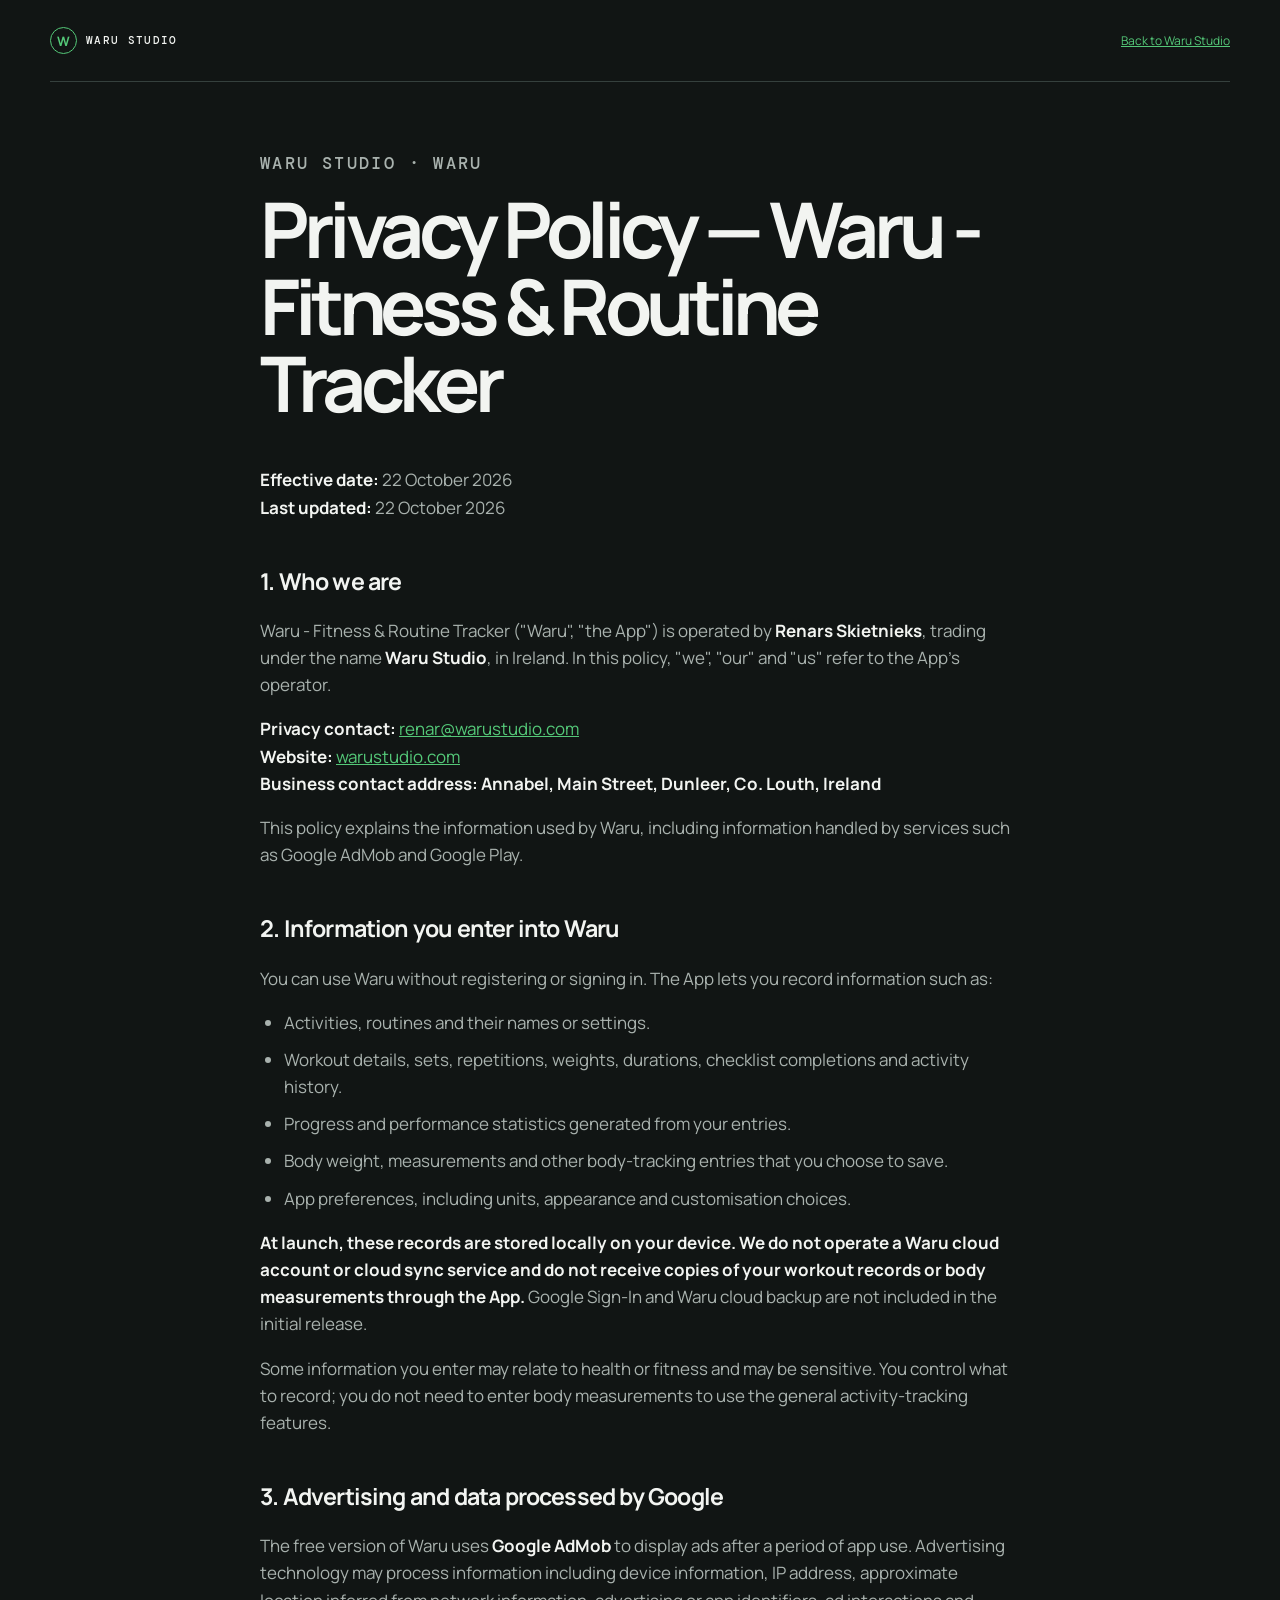
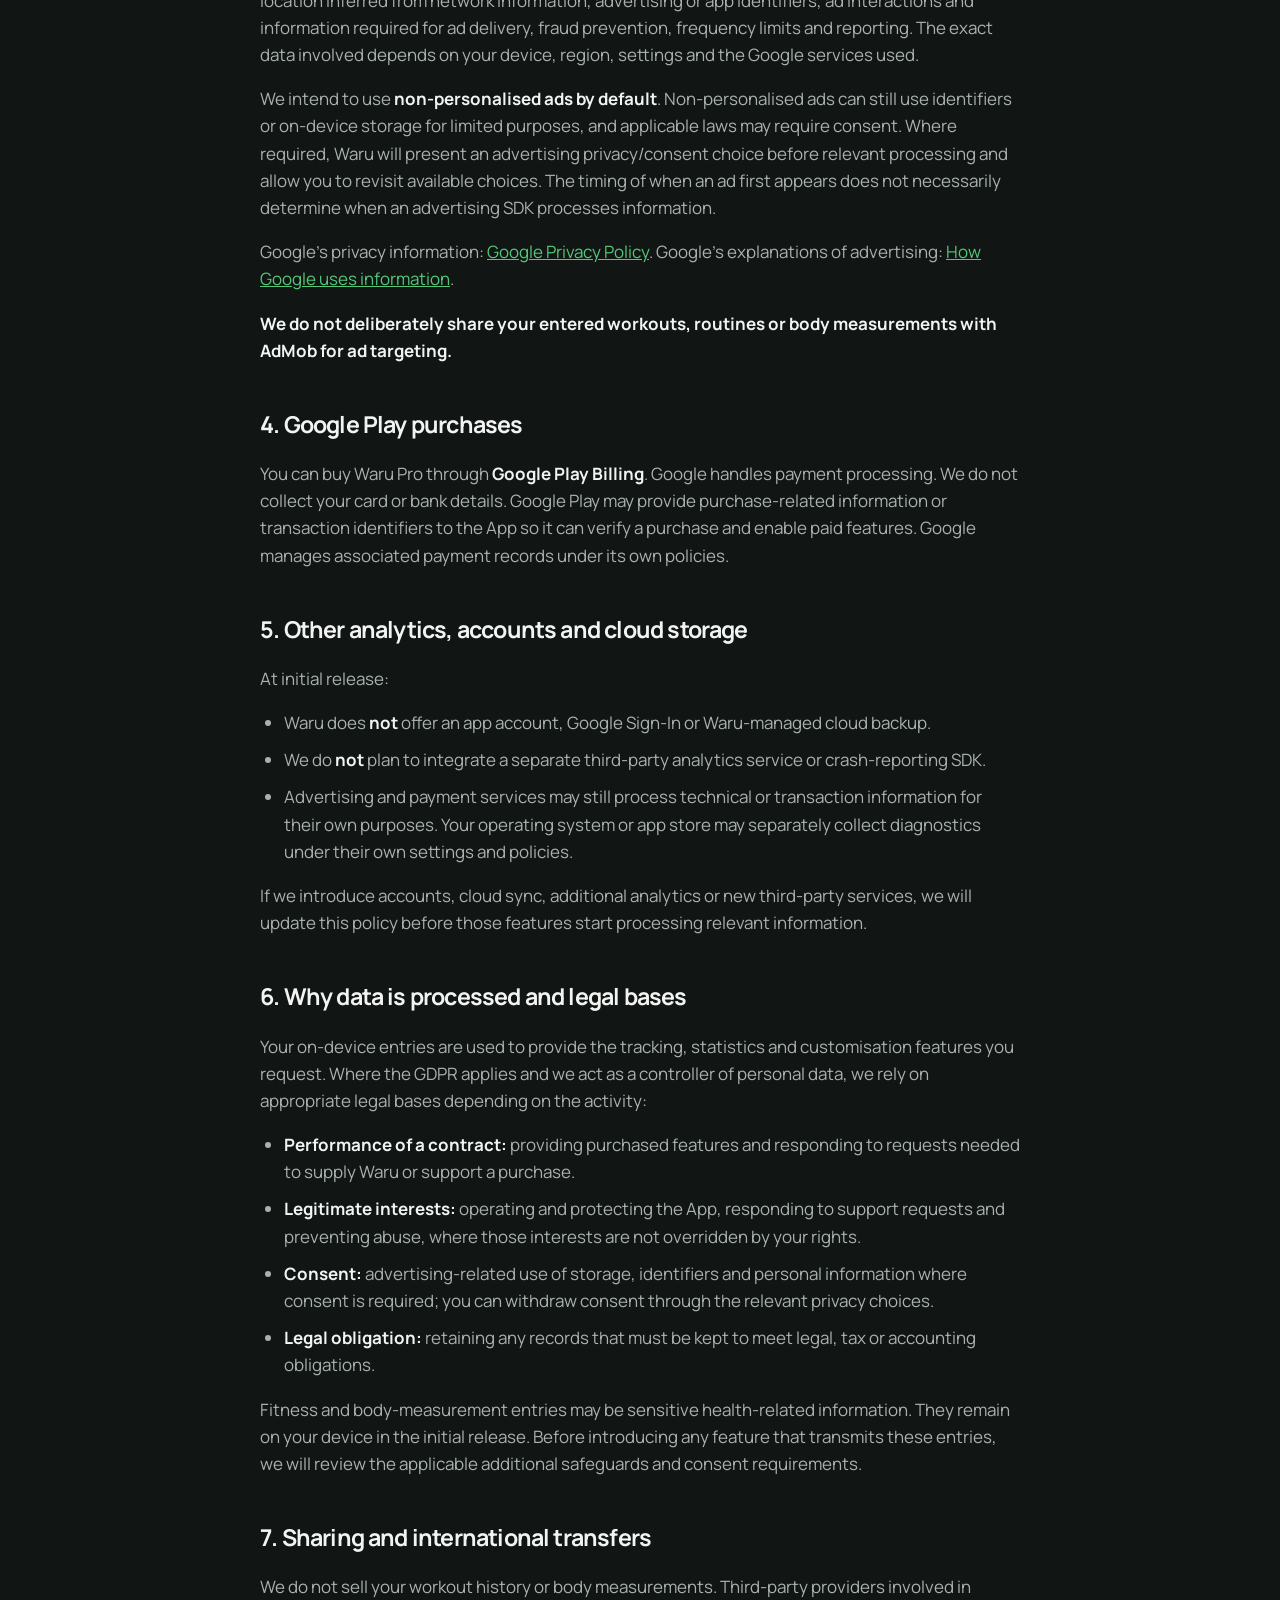
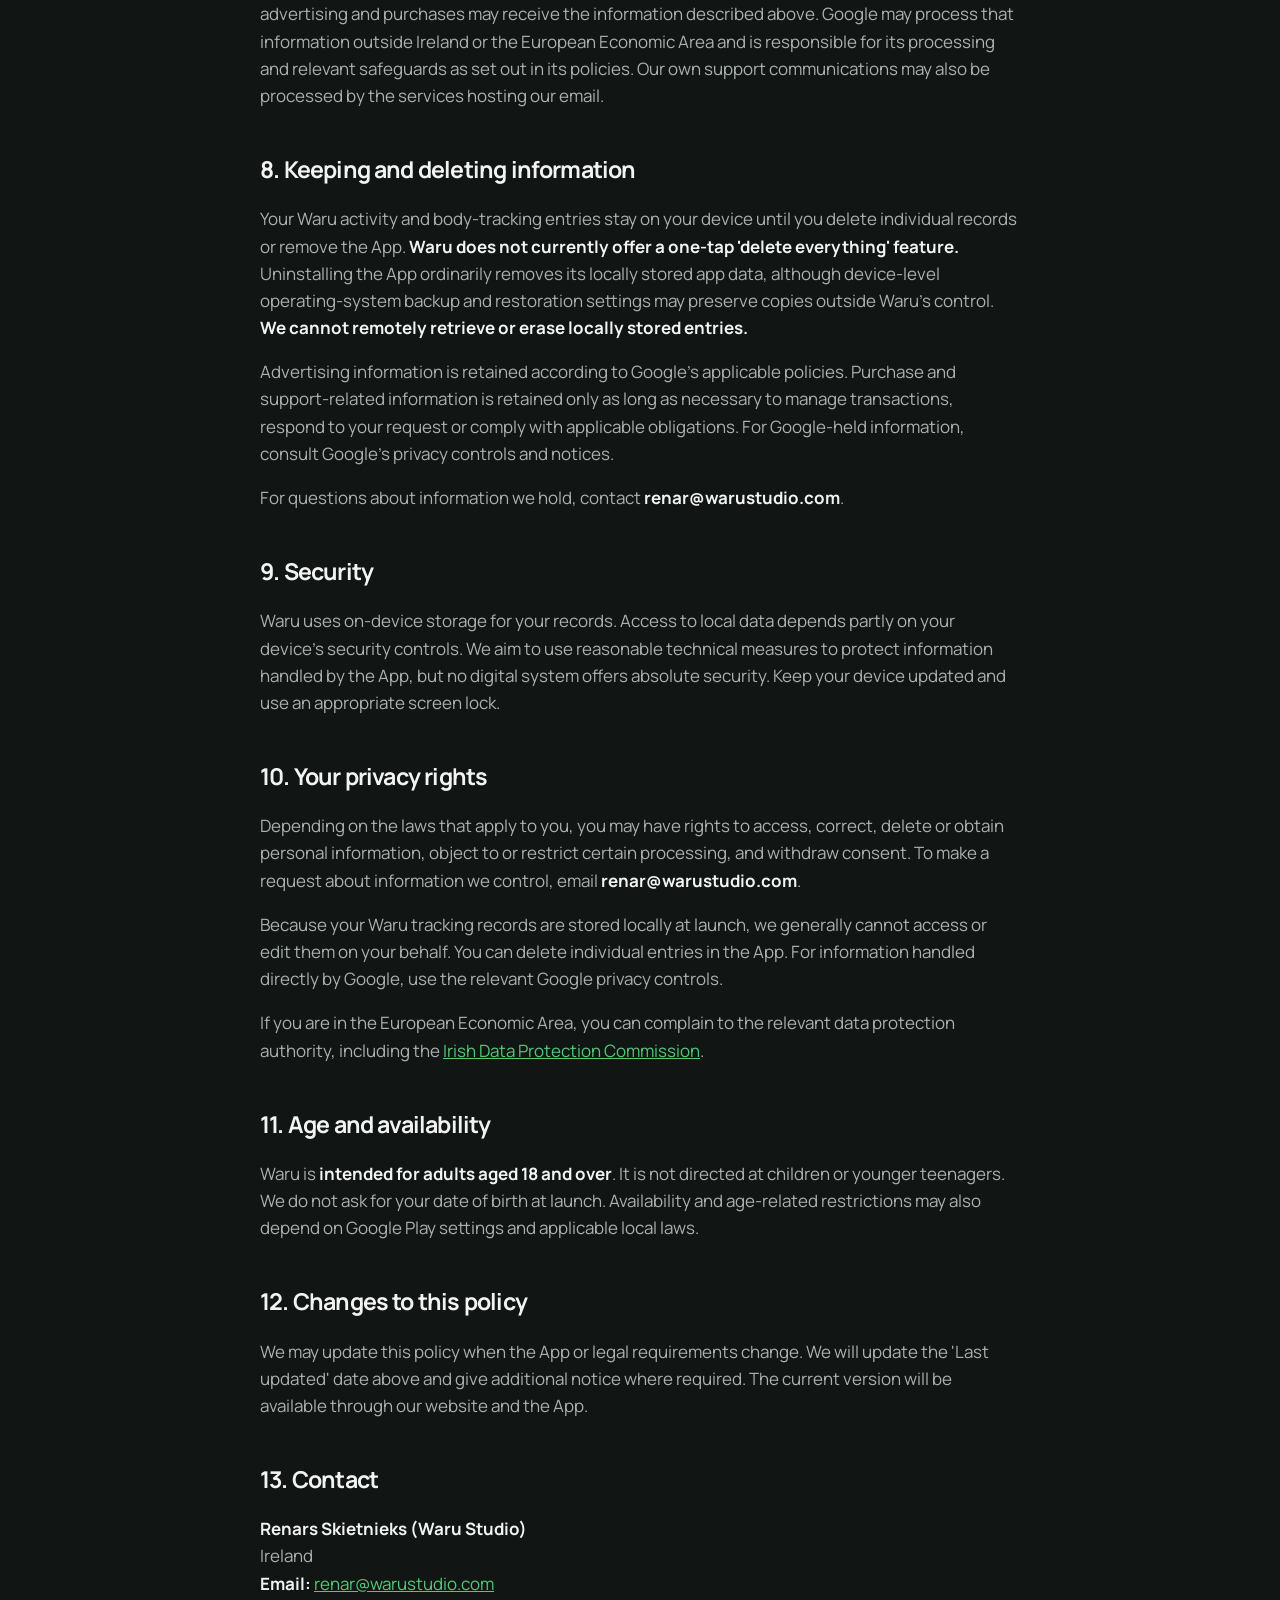
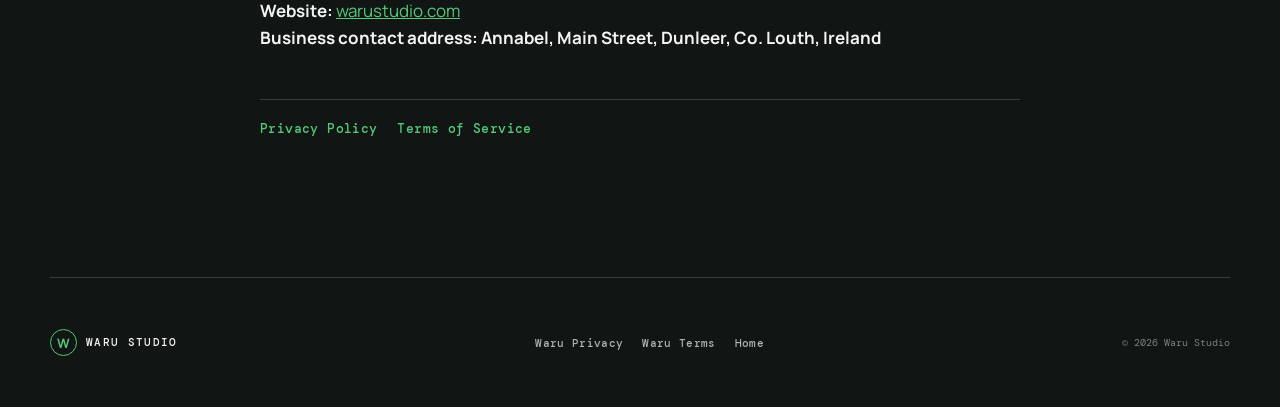
==== waru/privacy/index.html @ 4bf48386 "Add Waru privacy and terms pages" ====
<!doctype html>
<html lang="en">
<head>
<meta charset="utf-8">
<meta name="viewport" content="width=device-width, initial-scale=1">
<title>Privacy Policy — Waru - Fitness &amp; Routine Tracker</title>
<meta name="description" content="Privacy Policy for Waru - Fitness &amp; Routine Tracker by Waru Studio.">
<link rel="canonical" href="https://warustudio.com/waru/privacy">
<link rel="icon" href="/favicon.svg" type="image/svg+xml">
<link rel="preconnect" href="https://fonts.googleapis.com">
<link rel="preconnect" href="https://fonts.gstatic.com" crossorigin>
<link href="https://fonts.googleapis.com/css2?family=DM+Mono:wght@400;500&family=Manrope:wght@400;500;600;700;800&display=swap" rel="stylesheet">
<link rel="stylesheet" href="/styles.css">
</head>
<body>
<header class="site-header"><a class="brand" href="/"><span class="brand-mark">W</span> WARU STUDIO</a><a class="legal-home" href="/#waru">Back to Waru Studio</a></header>
<main class="policy waru-policy">
<p class="eyebrow">Waru Studio · Waru</p>
<h1>Privacy Policy — Waru - Fitness &amp; Routine Tracker</h1>
<p><strong>Effective date:</strong> 22 October 2026<br>
<strong>Last updated:</strong> 22 October 2026</p>
<h2>1. Who we are</h2>
<p>Waru - Fitness &amp; Routine Tracker (&quot;Waru&quot;, &quot;the App&quot;) is operated by <strong>Renars Skietnieks</strong>, trading under the name <strong>Waru Studio</strong>, in Ireland. In this policy, &quot;we&quot;, &quot;our&quot; and &quot;us&quot; refer to the App&#39;s operator.</p>
<p><strong>Privacy contact:</strong> <a href="mailto:renar@warustudio.com">renar@warustudio.com</a><br>
<strong>Website:</strong> <a href="https://warustudio.com">warustudio.com</a><br>
<strong>Business contact address:</strong> <strong>Annabel, Main Street, Dunleer, Co. Louth, Ireland</strong></p>
<p>This policy explains the information used by Waru, including information handled by services such as Google AdMob and Google Play.</p>
<h2>2. Information you enter into Waru</h2>
<p>You can use Waru without registering or signing in. The App lets you record information such as:</p>
<ul>
<li>Activities, routines and their names or settings.</li>
<li>Workout details, sets, repetitions, weights, durations, checklist completions and activity history.</li>
<li>Progress and performance statistics generated from your entries.</li>
<li>Body weight, measurements and other body-tracking entries that you choose to save.</li>
<li>App preferences, including units, appearance and customisation choices.</li>
</ul>
<p><strong>At launch, these records are stored locally on your device. We do not operate a Waru cloud account or cloud sync service and do not receive copies of your workout records or body measurements through the App.</strong> Google Sign-In and Waru cloud backup are not included in the initial release.</p>
<p>Some information you enter may relate to health or fitness and may be sensitive. You control what to record; you do not need to enter body measurements to use the general activity-tracking features.</p>
<h2>3. Advertising and data processed by Google</h2>
<p>The free version of Waru uses <strong>Google AdMob</strong> to display ads after a period of app use. Advertising technology may process information including device information, IP address, approximate location inferred from network information, advertising or app identifiers, ad interactions and information required for ad delivery, fraud prevention, frequency limits and reporting. The exact data involved depends on your device, region, settings and the Google services used.</p>
<p>We intend to use <strong>non-personalised ads by default</strong>. Non-personalised ads can still use identifiers or on-device storage for limited purposes, and applicable laws may require consent. Where required, Waru will present an advertising privacy/consent choice before relevant processing and allow you to revisit available choices. The timing of when an ad first appears does not necessarily determine when an advertising SDK processes information.</p>
<p>Google&#39;s privacy information: <a href="https://policies.google.com/privacy">Google Privacy Policy</a>. Google&#39;s explanations of advertising: <a href="https://policies.google.com/technologies/partner-sites">How Google uses information</a>.</p>
<p><strong>We do not deliberately share your entered workouts, routines or body measurements with AdMob for ad targeting.</strong></p>
<h2>4. Google Play purchases</h2>
<p>You can buy Waru Pro through <strong>Google Play Billing</strong>. Google handles payment processing. We do not collect your card or bank details. Google Play may provide purchase-related information or transaction identifiers to the App so it can verify a purchase and enable paid features. Google manages associated payment records under its own policies.</p>
<h2>5. Other analytics, accounts and cloud storage</h2>
<p>At initial release:</p>
<ul>
<li>Waru does <strong>not</strong> offer an app account, Google Sign-In or Waru-managed cloud backup.</li>
<li>We do <strong>not</strong> plan to integrate a separate third-party analytics service or crash-reporting SDK.</li>
<li>Advertising and payment services may still process technical or transaction information for their own purposes. Your operating system or app store may separately collect diagnostics under their own settings and policies.</li>
</ul>
<p>If we introduce accounts, cloud sync, additional analytics or new third-party services, we will update this policy before those features start processing relevant information.</p>
<h2>6. Why data is processed and legal bases</h2>
<p>Your on-device entries are used to provide the tracking, statistics and customisation features you request. Where the GDPR applies and we act as a controller of personal data, we rely on appropriate legal bases depending on the activity:</p>
<ul>
<li><strong>Performance of a contract:</strong> providing purchased features and responding to requests needed to supply Waru or support a purchase.</li>
<li><strong>Legitimate interests:</strong> operating and protecting the App, responding to support requests and preventing abuse, where those interests are not overridden by your rights.</li>
<li><strong>Consent:</strong> advertising-related use of storage, identifiers and personal information where consent is required; you can withdraw consent through the relevant privacy choices.</li>
<li><strong>Legal obligation:</strong> retaining any records that must be kept to meet legal, tax or accounting obligations.</li>
</ul>
<p>Fitness and body-measurement entries may be sensitive health-related information. They remain on your device in the initial release. Before introducing any feature that transmits these entries, we will review the applicable additional safeguards and consent requirements.</p>
<h2>7. Sharing and international transfers</h2>
<p>We do not sell your workout history or body measurements. Third-party providers involved in advertising and purchases may receive the information described above. Google may process that information outside Ireland or the European Economic Area and is responsible for its processing and relevant safeguards as set out in its policies. Our own support communications may also be processed by the services hosting our email.</p>
<h2>8. Keeping and deleting information</h2>
<p>Your Waru activity and body-tracking entries stay on your device until you delete individual records or remove the App. <strong>Waru does not currently offer a one-tap &#39;delete everything&#39; feature.</strong> Uninstalling the App ordinarily removes its locally stored app data, although device-level operating-system backup and restoration settings may preserve copies outside Waru&#39;s control. <strong>We cannot remotely retrieve or erase locally stored entries.</strong></p>
<p>Advertising information is retained according to Google&#39;s applicable policies. Purchase and support-related information is retained only as long as necessary to manage transactions, respond to your request or comply with applicable obligations. For Google-held information, consult Google&#39;s privacy controls and notices.</p>
<p>For questions about information we hold, contact <strong>renar@warustudio.com</strong>.</p>
<h2>9. Security</h2>
<p>Waru uses on-device storage for your records. Access to local data depends partly on your device&#39;s security controls. We aim to use reasonable technical measures to protect information handled by the App, but no digital system offers absolute security. Keep your device updated and use an appropriate screen lock.</p>
<h2>10. Your privacy rights</h2>
<p>Depending on the laws that apply to you, you may have rights to access, correct, delete or obtain personal information, object to or restrict certain processing, and withdraw consent. To make a request about information we control, email <strong>renar@warustudio.com</strong>.</p>
<p>Because your Waru tracking records are stored locally at launch, we generally cannot access or edit them on your behalf. You can delete individual entries in the App. For information handled directly by Google, use the relevant Google privacy controls.</p>
<p>If you are in the European Economic Area, you can complain to the relevant data protection authority, including the <a href="https://www.dataprotection.ie/">Irish Data Protection Commission</a>.</p>
<h2>11. Age and availability</h2>
<p>Waru is <strong>intended for adults aged 18 and over</strong>. It is not directed at children or younger teenagers. We do not ask for your date of birth at launch. Availability and age-related restrictions may also depend on Google Play settings and applicable local laws.</p>
<h2>12. Changes to this policy</h2>
<p>We may update this policy when the App or legal requirements change. We will update the &#39;Last updated&#39; date above and give additional notice where required. The current version will be available through our website and the App.</p>
<h2>13. Contact</h2>
<p><strong>Renars Skietnieks (Waru Studio)</strong><br>
Ireland<br>
<strong>Email:</strong> <a href="mailto:renar@warustudio.com">renar@warustudio.com</a><br>
<strong>Website:</strong> <a href="https://warustudio.com">warustudio.com</a><br>
<strong>Business contact address:</strong> <strong>Annabel, Main Street, Dunleer, Co. Louth, Ireland</strong></p>
<nav class="legal-nav" aria-label="Waru legal pages"><a href="/waru/privacy">Privacy Policy</a><a href="/waru/terms">Terms of Service</a></nav>
</main>
<footer><a class="brand" href="/"><span class="brand-mark">W</span> WARU STUDIO</a><div><a href="/waru/privacy">Waru Privacy</a><a href="/waru/terms">Waru Terms</a><a href="/">Home</a></div><p>© <span id="year"></span> Waru Studio</p></footer>
<script src="/script.js"></script>
</body>
</html>
---- styles.css ----
:root{--bg:#111514;--panel:#1b211f;--line:#35403d;--text:#f2f4f1;--muted:#a9b2ae;--green:#54c878;--green-deep:#239c57;--mono:"DM Mono",monospace;--sans:"Manrope",sans-serif}*{box-sizing:border-box}html{scroll-behavior:smooth}body{margin:0;background:var(--bg);color:var(--text);font-family:var(--sans);line-height:1.6}.site-header,footer{width:min(1180px,calc(100% - 48px));margin:auto;display:flex;align-items:center;justify-content:space-between}.site-header{height:82px;border-bottom:1px solid var(--line)}.brand{display:inline-flex;align-items:center;gap:9px;color:var(--text);font:500 11px/1 var(--mono);letter-spacing:.12em;text-decoration:none}.brand-mark{display:grid;place-items:center;width:27px;height:27px;border:1px solid var(--green);border-radius:50%;color:var(--green);font:700 13px var(--sans);letter-spacing:0}nav{display:flex;gap:28px}nav a,footer a:not(.brand){color:var(--muted);font:500 11px var(--mono);text-decoration:none;letter-spacing:.03em}nav a:hover,footer a:hover{color:var(--green)}.menu-toggle{display:none;border:0;background:transparent;color:var(--text);font:500 11px var(--mono)}.hero{width:min(1180px,calc(100% - 48px));margin:auto;min-height:680px;display:grid;grid-template-columns:1.05fr .95fr;gap:7vw;align-items:center;padding:82px 0}.eyebrow{margin:0 0 17px;color:var(--green);font:500 10px var(--mono);text-transform:uppercase;letter-spacing:.14em}.hero h1,.section-heading h2,.direction h2,.support h2{margin:0;letter-spacing:-.075em;line-height:.98;font-size:clamp(3.4rem,7.2vw,6.5rem)}.hero h1 span{color:#adb8b2}.hero-copy>p:not(.eyebrow){max-width:500px;margin:29px 0 33px;color:var(--muted);font-size:18px}.actions{display:flex;gap:12px;flex-wrap:wrap}.button{display:inline-flex;align-items:center;justify-content:center;gap:14px;min-height:51px;padding:0 19px;border:1px solid var(--line);border-radius:7px;color:var(--text);font:600 12px var(--mono);text-decoration:none;transition:transform .2s,background .2s}.button:hover{transform:translateY(-2px)}.button-primary{background:var(--green);border-color:var(--green);color:#0c1c12}.button-primary:hover{background:#6bd58a}.button-quiet:hover{border-color:var(--green);color:var(--green)}.hero-product{position:relative;min-height:440px;display:grid;place-items:center;overflow:hidden;border:1px solid var(--line);border-radius:28px;background:radial-gradient(circle at 50% 38%,#27342f 0,#1a211f 42%,#151a19 100%)}.hero-product img{width:min(280px,62%);z-index:1;filter:drop-shadow(0 22px 24px rgba(0,0,0,.35))}.hero-product p{position:absolute;left:25px;bottom:18px;margin:0;color:var(--muted);font:11px/1.7 var(--mono)}.hero-product b{color:var(--text);font-weight:500}.grid-line{position:absolute;inset:0;background:linear-gradient(90deg,transparent 49.8%,rgba(84,200,120,.13) 50%,transparent 50.2%),linear-gradient(transparent 49.8%,rgba(84,200,120,.13) 50%,transparent 50.2%);background-size:80px 80px}.product{display:grid;grid-template-columns:.9fr 1.1fr;gap:7vw;align-items:center;padding:120px max(24px,calc((100% - 1180px)/2));border-top:1px solid var(--line);background:#151a18}.product h2{margin:0;font-size:clamp(3.2rem,6vw,5.3rem);letter-spacing:-.075em;line-height:1}.product h3{margin:20px 0 23px;font-size:clamp(1.65rem,3vw,2.35rem);letter-spacing:-.05em;line-height:1.13}.product-intro>p:not(.eyebrow){max-width:470px;color:var(--muted);margin:0 0 14px}.product-intro .button{margin-top:20px}.screens{height:610px;position:relative}.screens img{position:absolute;height:auto;filter:drop-shadow(0 18px 23px rgba(0,0,0,.38))}.screen-main{z-index:2;width:360px;max-height:600px;object-fit:contain;left:13%;top:0}.screen-small{z-index:1;width:190px;opacity:.75}.screen-one{right:0;top:11%}.screen-two{left:0;bottom:3%}.features{width:min(1180px,calc(100% - 48px));margin:auto;padding:130px 0;display:grid;grid-template-columns:.8fr 1.2fr;gap:10vw}.section-heading h2{font-size:clamp(2.7rem,5vw,4.5rem)}.feature-list{border-top:1px solid var(--line)}.feature-list article{position:relative;padding:25px 0 23px 58px;border-bottom:1px solid var(--line)}.feature-list span{position:absolute;top:28px;left:0;color:var(--green);font:11px var(--mono)}.feature-list h3,.trust h3{margin:0 0 6px;font-size:20px;letter-spacing:-.035em}.feature-list p,.trust p{margin:0;color:var(--muted);font-size:15px}.trust{padding:0 max(24px,calc((100% - 1180px)/2)) 120px;display:grid;grid-template-columns:repeat(3,1fr);gap:16px}.trust article{padding:28px;border:1px solid var(--line);border-radius:13px;background:var(--panel)}.trust article>div{width:35px;height:35px;display:grid;place-items:center;margin-bottom:42px;border:1px solid #496256;border-radius:50%;color:var(--green);font-size:20px}.direction{padding:140px 24px;text-align:center;background:linear-gradient(135deg,#193326,#15201a);border-top:1px solid #2f5140;border-bottom:1px solid #2f5140}.direction h2{font-size:clamp(2.9rem,6vw,5.2rem)}.direction>p:last-child{max-width:630px;margin:27px auto 0;color:#bdc7c0;font-size:17px}.studio{width:min(780px,calc(100% - 48px));margin:auto;padding:130px 0;text-align:center}.studio h2{margin:0;font-size:clamp(2.8rem,5vw,4.4rem);line-height:1;letter-spacing:-.065em}.studio>p:last-child{margin:25px auto 0;max-width:630px;color:var(--muted);font-size:17px}.support{padding:105px 24px;text-align:center;border-top:1px solid var(--line)}.support h2{font-size:clamp(2.6rem,5vw,4.6rem)}.email{display:inline-flex;gap:13px;margin-top:30px;padding-bottom:6px;color:var(--green);border-bottom:1px solid var(--green);font:500 clamp(.8rem,2vw,1rem) var(--mono);text-decoration:none}.privacy-note{margin:23px 0 0;color:var(--muted);font-size:13px}.privacy-note a{color:var(--text)}footer{min-height:130px;border-top:1px solid var(--line);gap:30px}footer div{display:flex;gap:19px;flex-wrap:wrap}footer p{margin:0;color:#76817c;font:10px var(--mono)}.policy{width:min(760px,calc(100% - 48px));margin:70px auto 120px}.policy h1{font-size:clamp(3.2rem,8vw,6rem);line-height:1;letter-spacing:-.07em;margin:0 0 45px}.policy h2{font-size:1.45rem;margin:42px 0 8px;letter-spacing:-.035em}.policy p{font-size:17px;color:var(--muted)}.policy a{color:var(--green)}@media(max-width:800px){.hero{min-height:auto;grid-template-columns:1fr;padding:70px 0}.hero-product{min-height:360px;max-width:520px}.product{grid-template-columns:1fr;padding-top:90px;padding-bottom:80px}.product-intro{max-width:600px}.screens{height:540px;max-width:520px}.screen-main{width:320px;left:17%}.features{grid-template-columns:1fr;gap:45px}.trust{grid-template-columns:1fr;padding-bottom:90px}.trust article>div{margin-bottom:25px}}@media(max-width:600px){.site-header{height:68px}.menu-toggle{display:block}nav{display:none;position:absolute;z-index:5;top:56px;left:20px;right:20px;padding:17px;background:#1b211f;border:1px solid var(--line);border-radius:9px;flex-direction:column;gap:13px}nav.open{display:flex}.site-header,footer,.hero,.features,.studio{width:min(100% - 40px,1180px)}.hero{padding:55px 0 60px;gap:40px}.hero h1{font-size:clamp(3.25rem,15vw,4.6rem)}.hero-copy>p:not(.eyebrow){font-size:16px}.actions{display:grid;grid-template-columns:1fr}.hero-product{min-height:310px}.hero-product img{width:190px}.product{padding-left:20px;padding-right:20px}.product h2{font-size:3.4rem}.product h3{font-size:1.7rem}.screens{height:420px;margin-top:5px}.screen-main{width:250px;left:17%;max-height:420px}.screen-small{width:120px}.screen-one{right:-6px}.screen-two{left:-7px}.features{padding:88px 0}.direction{padding:95px 20px}.studio{padding:90px 0}.support{padding:85px 20px}.support h2{font-size:2.7rem}footer{width:calc(100% - 40px);min-height:185px;align-items:flex-start;justify-content:center;flex-direction:column;padding:26px 0;gap:17px}footer div{gap:14px}}
.waru-policy li{color:var(--muted);font-size:17px;margin:10px 0}.waru-policy strong{color:var(--text)}.waru-policy ul{padding-left:24px}.waru-policy p,.waru-policy li{overflow-wrap:anywhere}.legal-home{color:var(--green);font-size:12px}.legal-nav{display:flex;position:static;flex-direction:row;flex-wrap:wrap;gap:20px;margin-top:48px;padding:20px 0;border-top:1px solid var(--line);background:transparent;border-radius:0}.legal-nav a{font-size:13px}.waru-policy h1{font-size:clamp(2.6rem,7vw,4.8rem)}
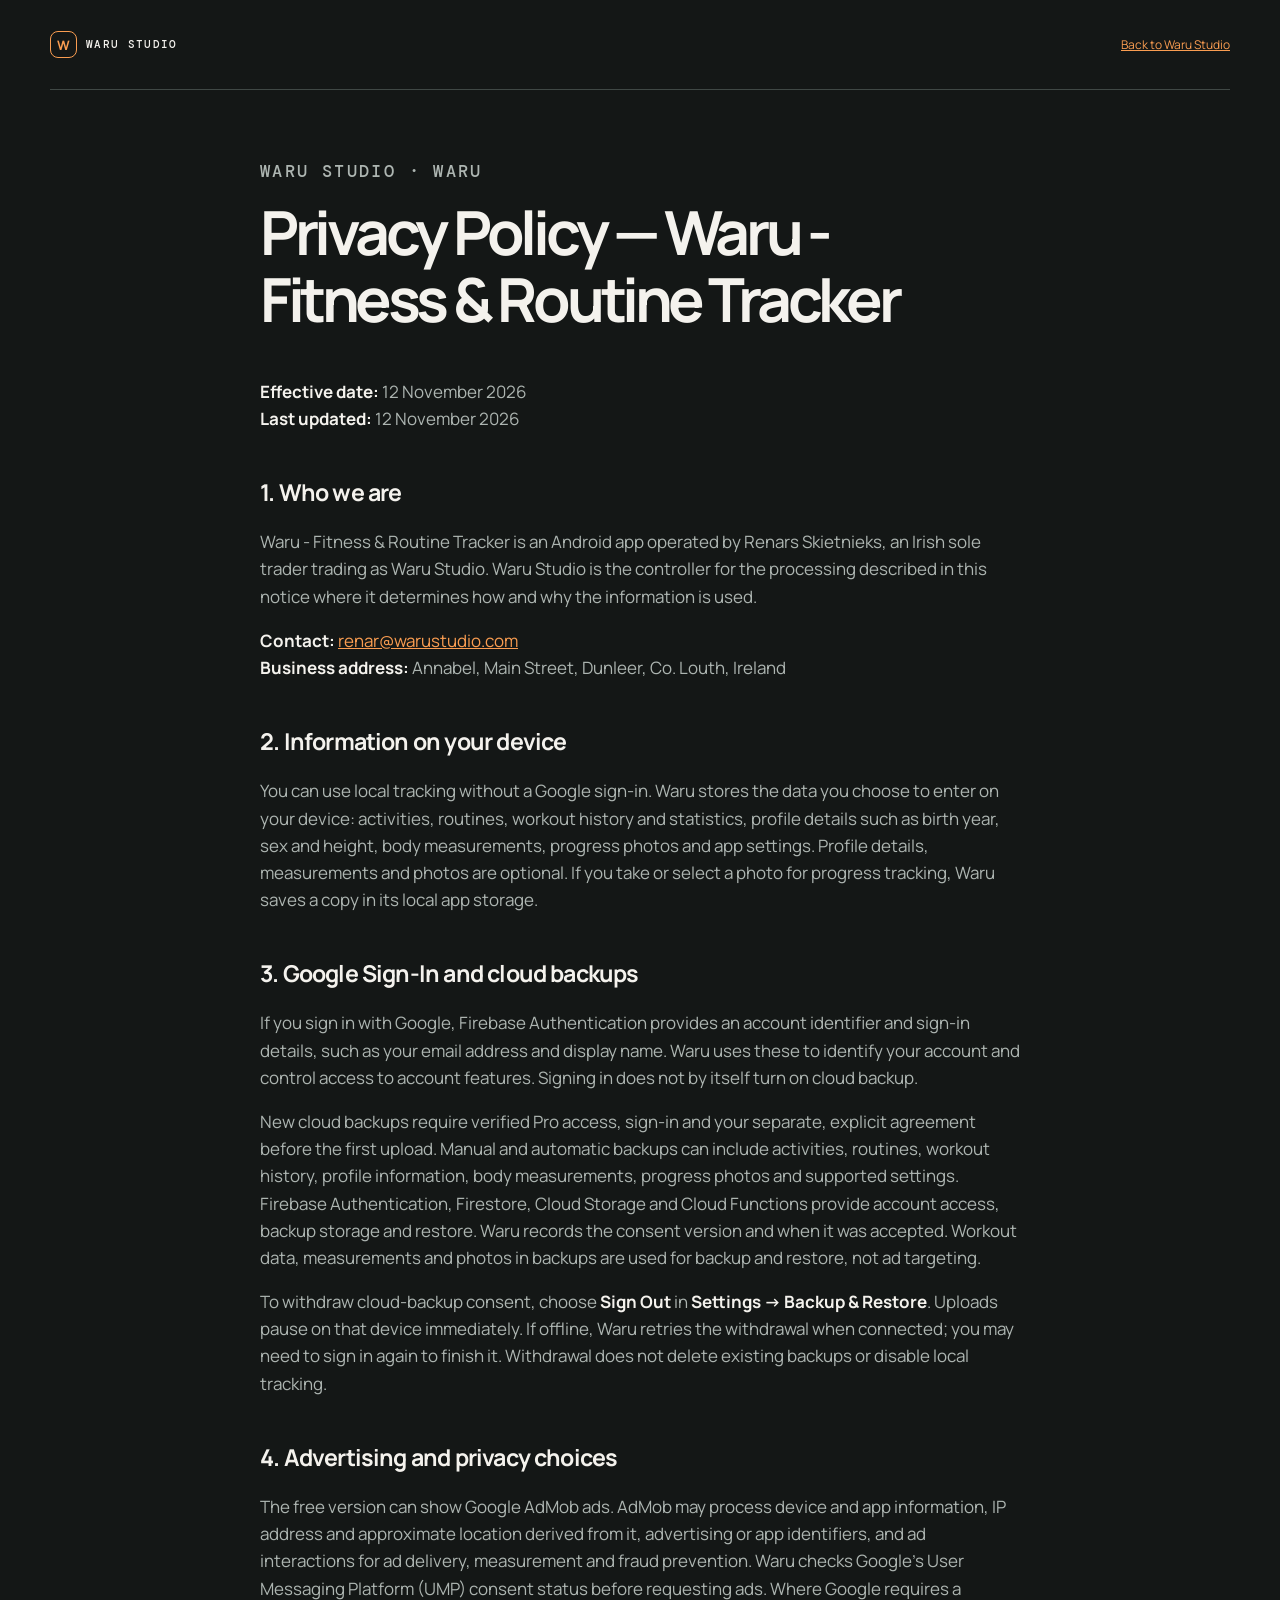
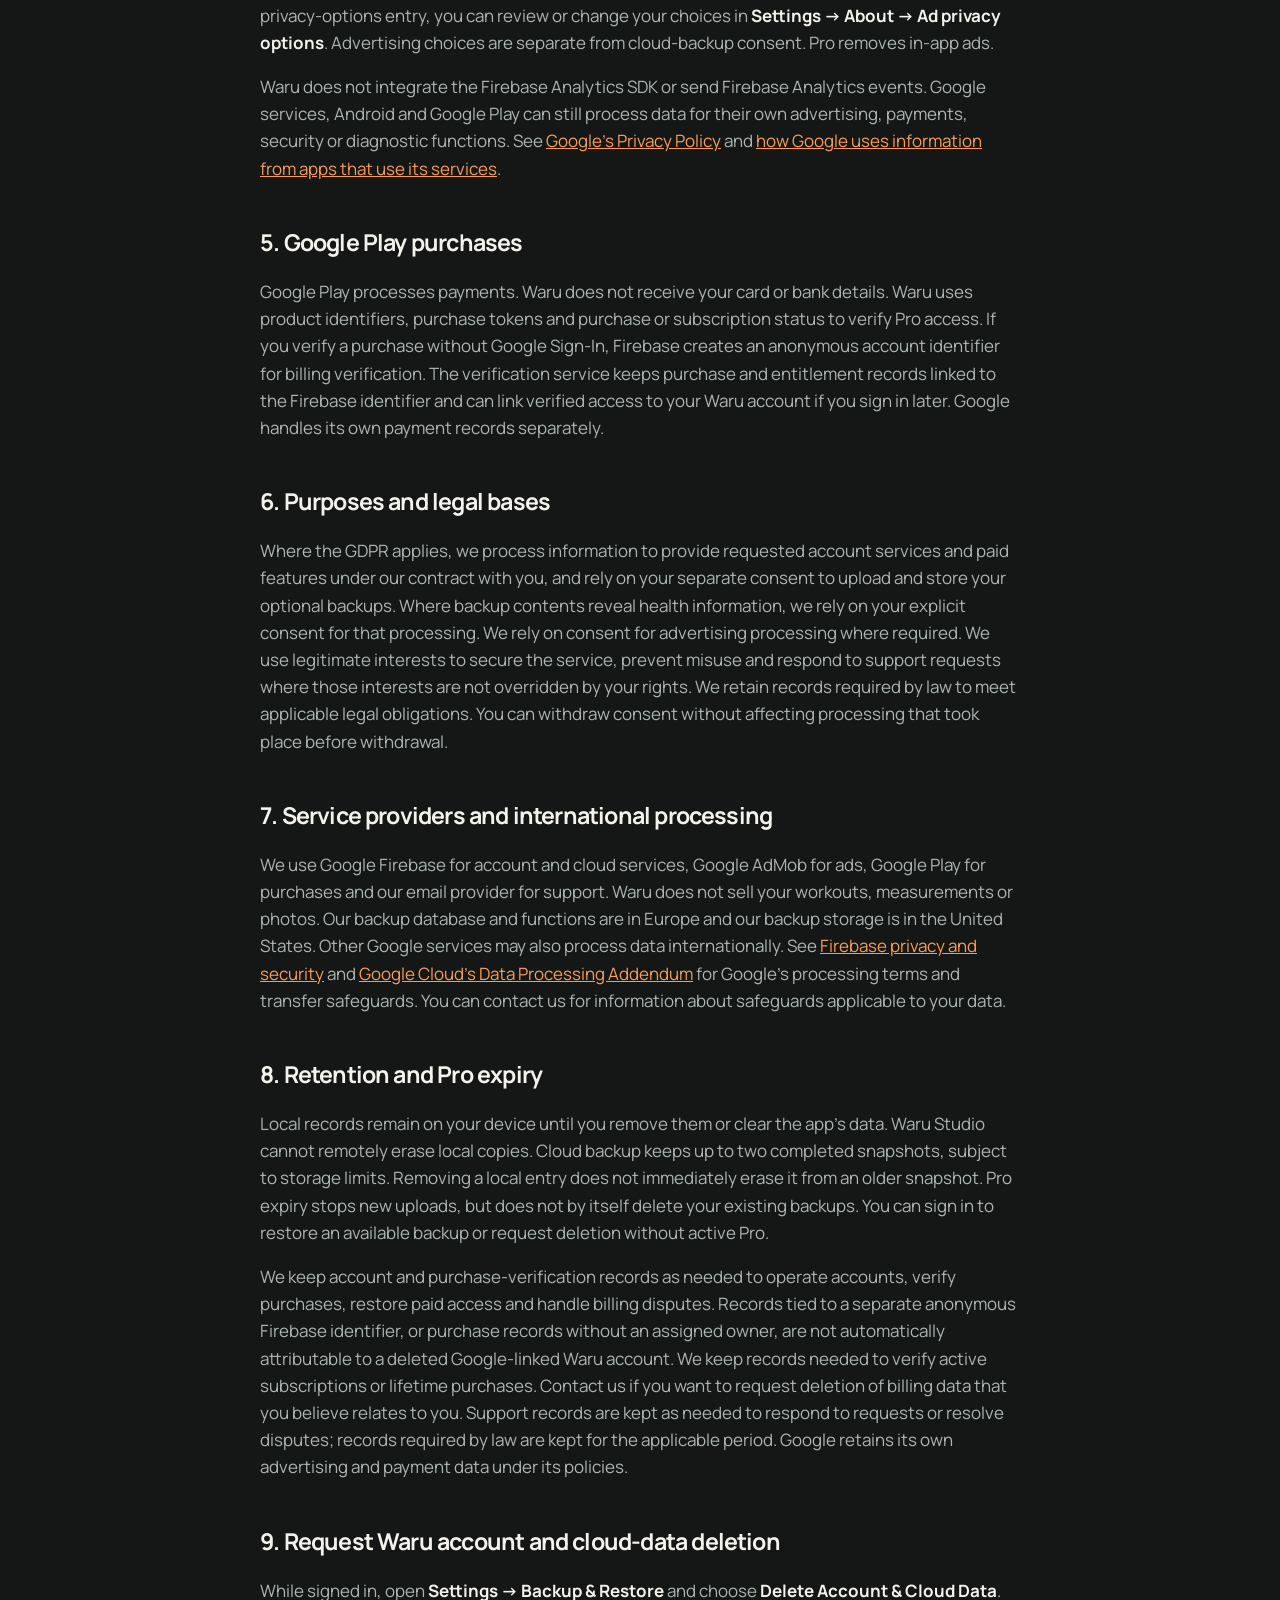
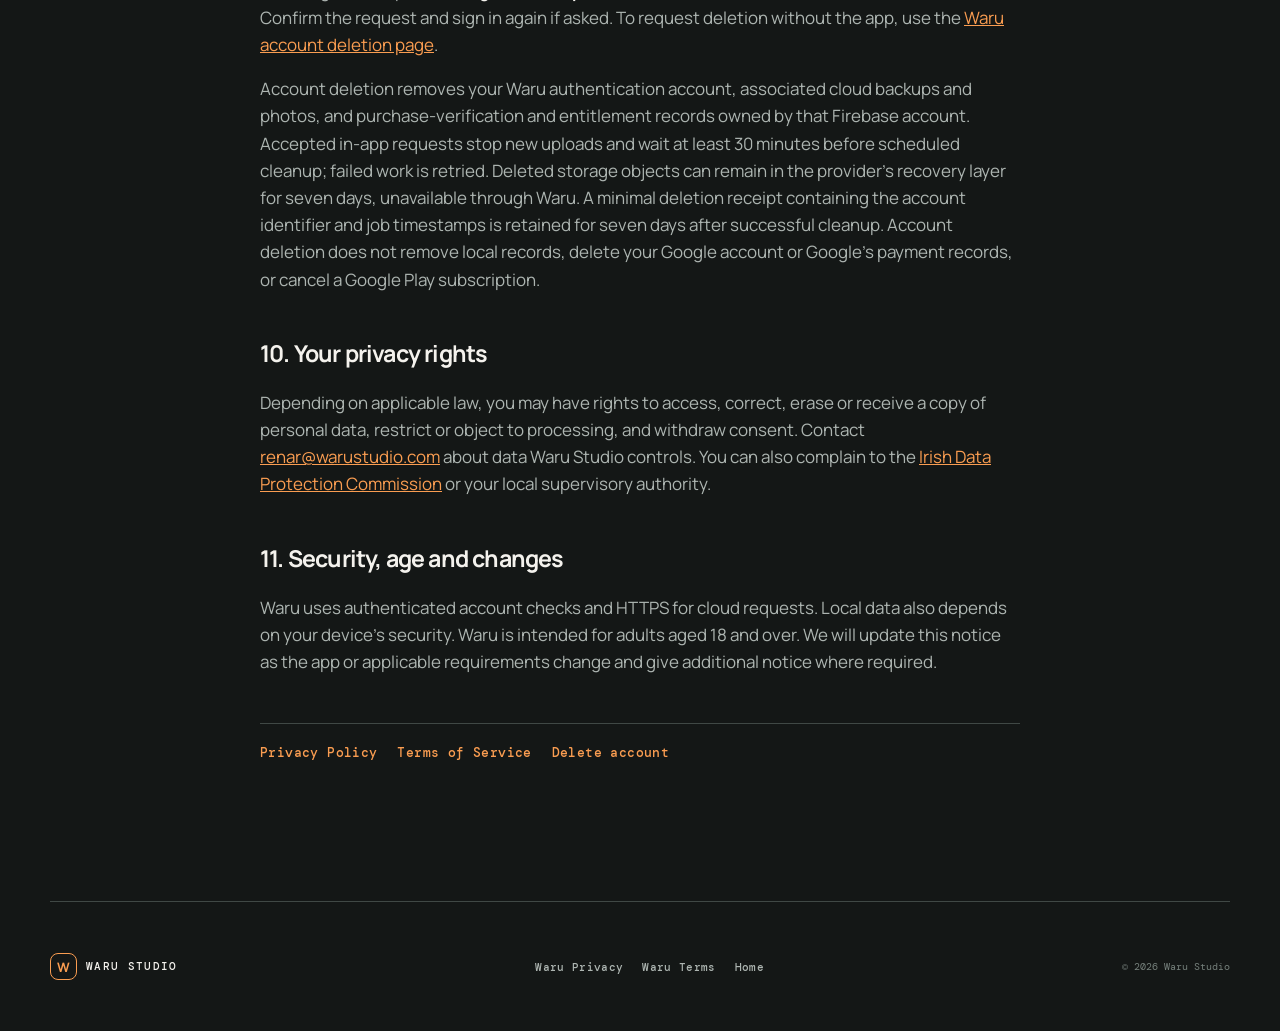
==== commit 41283fc2: "Publish updated Waru legal and account deletion pages" ====
--- a/waru/privacy/index.html
+++ b/waru/privacy/index.html
@@ -17,74 +17,40 @@
 <main class="policy waru-policy">
 <p class="eyebrow">Waru Studio · Waru</p>
 <h1>Privacy Policy — Waru - Fitness &amp; Routine Tracker</h1>
-<p><strong>Effective date:</strong> 22 October 2026<br>
-<strong>Last updated:</strong> 22 October 2026</p>
+<p><strong>Effective date:</strong> 12 November 2026<br>
+<strong>Last updated:</strong> 12 November 2026</p>
 <h2>1. Who we are</h2>
-<p>Waru - Fitness &amp; Routine Tracker (&quot;Waru&quot;, &quot;the App&quot;) is operated by <strong>Renars Skietnieks</strong>, trading under the name <strong>Waru Studio</strong>, in Ireland. In this policy, &quot;we&quot;, &quot;our&quot; and &quot;us&quot; refer to the App&#39;s operator.</p>
-<p><strong>Privacy contact:</strong> <a href="mailto:renar@warustudio.com">renar@warustudio.com</a><br>
-<strong>Website:</strong> <a href="https://warustudio.com">warustudio.com</a><br>
-<strong>Business contact address:</strong> <strong>Annabel, Main Street, Dunleer, Co. Louth, Ireland</strong></p>
-<p>This policy explains the information used by Waru, including information handled by services such as Google AdMob and Google Play.</p>
-<h2>2. Information you enter into Waru</h2>
-<p>You can use Waru without registering or signing in. The App lets you record information such as:</p>
-<ul>
-<li>Activities, routines and their names or settings.</li>
-<li>Workout details, sets, repetitions, weights, durations, checklist completions and activity history.</li>
-<li>Progress and performance statistics generated from your entries.</li>
-<li>Body weight, measurements and other body-tracking entries that you choose to save.</li>
-<li>App preferences, including units, appearance and customisation choices.</li>
-</ul>
-<p><strong>At launch, these records are stored locally on your device. We do not operate a Waru cloud account or cloud sync service and do not receive copies of your workout records or body measurements through the App.</strong> Google Sign-In and Waru cloud backup are not included in the initial release.</p>
-<p>Some information you enter may relate to health or fitness and may be sensitive. You control what to record; you do not need to enter body measurements to use the general activity-tracking features.</p>
-<h2>3. Advertising and data processed by Google</h2>
-<p>The free version of Waru uses <strong>Google AdMob</strong> to display ads after a period of app use. Advertising technology may process information including device information, IP address, approximate location inferred from network information, advertising or app identifiers, ad interactions and information required for ad delivery, fraud prevention, frequency limits and reporting. The exact data involved depends on your device, region, settings and the Google services used.</p>
-<p>We intend to use <strong>non-personalised ads by default</strong>. Non-personalised ads can still use identifiers or on-device storage for limited purposes, and applicable laws may require consent. Where required, Waru will present an advertising privacy/consent choice before relevant processing and allow you to revisit available choices. The timing of when an ad first appears does not necessarily determine when an advertising SDK processes information.</p>
-<p>Google&#39;s privacy information: <a href="https://policies.google.com/privacy">Google Privacy Policy</a>. Google&#39;s explanations of advertising: <a href="https://policies.google.com/technologies/partner-sites">How Google uses information</a>.</p>
-<p><strong>We do not deliberately share your entered workouts, routines or body measurements with AdMob for ad targeting.</strong></p>
-<h2>4. Google Play purchases</h2>
-<p>You can buy Waru Pro through <strong>Google Play Billing</strong>. Google handles payment processing. We do not collect your card or bank details. Google Play may provide purchase-related information or transaction identifiers to the App so it can verify a purchase and enable paid features. Google manages associated payment records under its own policies.</p>
-<h2>5. Other analytics, accounts and cloud storage</h2>
-<p>At initial release:</p>
-<ul>
-<li>Waru does <strong>not</strong> offer an app account, Google Sign-In or Waru-managed cloud backup.</li>
-<li>We do <strong>not</strong> plan to integrate a separate third-party analytics service or crash-reporting SDK.</li>
-<li>Advertising and payment services may still process technical or transaction information for their own purposes. Your operating system or app store may separately collect diagnostics under their own settings and policies.</li>
-</ul>
-<p>If we introduce accounts, cloud sync, additional analytics or new third-party services, we will update this policy before those features start processing relevant information.</p>
-<h2>6. Why data is processed and legal bases</h2>
-<p>Your on-device entries are used to provide the tracking, statistics and customisation features you request. Where the GDPR applies and we act as a controller of personal data, we rely on appropriate legal bases depending on the activity:</p>
-<ul>
-<li><strong>Performance of a contract:</strong> providing purchased features and responding to requests needed to supply Waru or support a purchase.</li>
-<li><strong>Legitimate interests:</strong> operating and protecting the App, responding to support requests and preventing abuse, where those interests are not overridden by your rights.</li>
-<li><strong>Consent:</strong> advertising-related use of storage, identifiers and personal information where consent is required; you can withdraw consent through the relevant privacy choices.</li>
-<li><strong>Legal obligation:</strong> retaining any records that must be kept to meet legal, tax or accounting obligations.</li>
-</ul>
-<p>Fitness and body-measurement entries may be sensitive health-related information. They remain on your device in the initial release. Before introducing any feature that transmits these entries, we will review the applicable additional safeguards and consent requirements.</p>
-<h2>7. Sharing and international transfers</h2>
-<p>We do not sell your workout history or body measurements. Third-party providers involved in advertising and purchases may receive the information described above. Google may process that information outside Ireland or the European Economic Area and is responsible for its processing and relevant safeguards as set out in its policies. Our own support communications may also be processed by the services hosting our email.</p>
-<h2>8. Keeping and deleting information</h2>
-<p>Your Waru activity and body-tracking entries stay on your device until you delete individual records or remove the App. <strong>Waru does not currently offer a one-tap &#39;delete everything&#39; feature.</strong> Uninstalling the App ordinarily removes its locally stored app data, although device-level operating-system backup and restoration settings may preserve copies outside Waru&#39;s control. <strong>We cannot remotely retrieve or erase locally stored entries.</strong></p>
-<p>Advertising information is retained according to Google&#39;s applicable policies. Purchase and support-related information is retained only as long as necessary to manage transactions, respond to your request or comply with applicable obligations. For Google-held information, consult Google&#39;s privacy controls and notices.</p>
-<p>For questions about information we hold, contact <strong>renar@warustudio.com</strong>.</p>
-<h2>9. Security</h2>
-<p>Waru uses on-device storage for your records. Access to local data depends partly on your device&#39;s security controls. We aim to use reasonable technical measures to protect information handled by the App, but no digital system offers absolute security. Keep your device updated and use an appropriate screen lock.</p>
+<p>Waru - Fitness &amp; Routine Tracker is an Android app operated by Renars Skietnieks, an Irish sole trader trading as Waru Studio. Waru Studio is the controller for the processing described in this notice where it determines how and why the information is used.</p>
+<p><strong>Contact:</strong> <a href="mailto:renar@warustudio.com">renar@warustudio.com</a><br>
+<strong>Business address:</strong> Annabel, Main Street, Dunleer, Co. Louth, Ireland</p>
+<h2>2. Information on your device</h2>
+<p>You can use local tracking without a Google sign-in. Waru stores the data you choose to enter on your device: activities, routines, workout history and statistics, profile details such as birth year, sex and height, body measurements, progress photos and app settings. Profile details, measurements and photos are optional. If you take or select a photo for progress tracking, Waru saves a copy in its local app storage.</p>
+<h2>3. Google Sign-In and cloud backups</h2>
+<p>If you sign in with Google, Firebase Authentication provides an account identifier and sign-in details, such as your email address and display name. Waru uses these to identify your account and control access to account features. Signing in does not by itself turn on cloud backup.</p>
+<p>New cloud backups require verified Pro access, sign-in and your separate, explicit agreement before the first upload. Manual and automatic backups can include activities, routines, workout history, profile information, body measurements, progress photos and supported settings. Firebase Authentication, Firestore, Cloud Storage and Cloud Functions provide account access, backup storage and restore. Waru records the consent version and when it was accepted. Workout data, measurements and photos in backups are used for backup and restore, not ad targeting.</p>
+<p>To withdraw cloud-backup consent, choose <strong>Sign Out</strong> in <strong>Settings → Backup &amp; Restore</strong>. Uploads pause on that device immediately. If offline, Waru retries the withdrawal when connected; you may need to sign in again to finish it. Withdrawal does not delete existing backups or disable local tracking.</p>
+<h2>4. Advertising and privacy choices</h2>
+<p>The free version can show Google AdMob ads. AdMob may process device and app information, IP address and approximate location derived from it, advertising or app identifiers, and ad interactions for ad delivery, measurement and fraud prevention. Waru checks Google's User Messaging Platform (UMP) consent status before requesting ads. Where Google requires a privacy-options entry, you can review or change your choices in <strong>Settings → About → Ad privacy options</strong>. Advertising choices are separate from cloud-backup consent. Pro removes in-app ads.</p>
+<p>Waru does not integrate the Firebase Analytics SDK or send Firebase Analytics events. Google services, Android and Google Play can still process data for their own advertising, payments, security or diagnostic functions. See <a href="https://policies.google.com/privacy">Google's Privacy Policy</a> and <a href="https://policies.google.com/technologies/partner-sites">how Google uses information from apps that use its services</a>.</p>
+<h2>5. Google Play purchases</h2>
+<p>Google Play processes payments. Waru does not receive your card or bank details. Waru uses product identifiers, purchase tokens and purchase or subscription status to verify Pro access. If you verify a purchase without Google Sign-In, Firebase creates an anonymous account identifier for billing verification. The verification service keeps purchase and entitlement records linked to the Firebase identifier and can link verified access to your Waru account if you sign in later. Google handles its own payment records separately.</p>
+<h2>6. Purposes and legal bases</h2>
+<p>Where the GDPR applies, we process information to provide requested account services and paid features under our contract with you, and rely on your separate consent to upload and store your optional backups. Where backup contents reveal health information, we rely on your explicit consent for that processing. We rely on consent for advertising processing where required. We use legitimate interests to secure the service, prevent misuse and respond to support requests where those interests are not overridden by your rights. We retain records required by law to meet applicable legal obligations. You can withdraw consent without affecting processing that took place before withdrawal.</p>
+<h2>7. Service providers and international processing</h2>
+<p>We use Google Firebase for account and cloud services, Google AdMob for ads, Google Play for purchases and our email provider for support. Waru does not sell your workouts, measurements or photos. Our backup database and functions are in Europe and our backup storage is in the United States. Other Google services may also process data internationally. See <a href="https://firebase.google.com/support/privacy">Firebase privacy and security</a> and <a href="https://cloud.google.com/terms/data-processing-addendum">Google Cloud's Data Processing Addendum</a> for Google's processing terms and transfer safeguards. You can contact us for information about safeguards applicable to your data.</p>
+<h2>8. Retention and Pro expiry</h2>
+<p>Local records remain on your device until you remove them or clear the app's data. Waru Studio cannot remotely erase local copies. Cloud backup keeps up to two completed snapshots, subject to storage limits. Removing a local entry does not immediately erase it from an older snapshot. Pro expiry stops new uploads, but does not by itself delete your existing backups. You can sign in to restore an available backup or request deletion without active Pro.</p>
+<p>We keep account and purchase-verification records as needed to operate accounts, verify purchases, restore paid access and handle billing disputes. Records tied to a separate anonymous Firebase identifier, or purchase records without an assigned owner, are not automatically attributable to a deleted Google-linked Waru account. We keep records needed to verify active subscriptions or lifetime purchases. Contact us if you want to request deletion of billing data that you believe relates to you. Support records are kept as needed to respond to requests or resolve disputes; records required by law are kept for the applicable period. Google retains its own advertising and payment data under its policies.</p>
+<h2 id="account-deletion">9. Request Waru account and cloud-data deletion</h2>
+<p>While signed in, open <strong>Settings → Backup &amp; Restore</strong> and choose <strong>Delete Account &amp; Cloud Data</strong>. Confirm the request and sign in again if asked. To request deletion without the app, use the <a href="/waru/delete-account/">Waru account deletion page</a>.</p>
+<p>Account deletion removes your Waru authentication account, associated cloud backups and photos, and purchase-verification and entitlement records owned by that Firebase account. Accepted in-app requests stop new uploads and wait at least 30 minutes before scheduled cleanup; failed work is retried. Deleted storage objects can remain in the provider's recovery layer for seven days, unavailable through Waru. A minimal deletion receipt containing the account identifier and job timestamps is retained for seven days after successful cleanup. Account deletion does not remove local records, delete your Google account or Google's payment records, or cancel a Google Play subscription.</p>
 <h2>10. Your privacy rights</h2>
-<p>Depending on the laws that apply to you, you may have rights to access, correct, delete or obtain personal information, object to or restrict certain processing, and withdraw consent. To make a request about information we control, email <strong>renar@warustudio.com</strong>.</p>
-<p>Because your Waru tracking records are stored locally at launch, we generally cannot access or edit them on your behalf. You can delete individual entries in the App. For information handled directly by Google, use the relevant Google privacy controls.</p>
-<p>If you are in the European Economic Area, you can complain to the relevant data protection authority, including the <a href="https://www.dataprotection.ie/">Irish Data Protection Commission</a>.</p>
-<h2>11. Age and availability</h2>
-<p>Waru is <strong>intended for adults aged 18 and over</strong>. It is not directed at children or younger teenagers. We do not ask for your date of birth at launch. Availability and age-related restrictions may also depend on Google Play settings and applicable local laws.</p>
-<h2>12. Changes to this policy</h2>
-<p>We may update this policy when the App or legal requirements change. We will update the &#39;Last updated&#39; date above and give additional notice where required. The current version will be available through our website and the App.</p>
-<h2>13. Contact</h2>
-<p><strong>Renars Skietnieks (Waru Studio)</strong><br>
-Ireland<br>
-<strong>Email:</strong> <a href="mailto:renar@warustudio.com">renar@warustudio.com</a><br>
-<strong>Website:</strong> <a href="https://warustudio.com">warustudio.com</a><br>
-<strong>Business contact address:</strong> <strong>Annabel, Main Street, Dunleer, Co. Louth, Ireland</strong></p>
-<nav class="legal-nav" aria-label="Waru legal pages"><a href="/waru/privacy">Privacy Policy</a><a href="/waru/terms">Terms of Service</a></nav>
+<p>Depending on applicable law, you may have rights to access, correct, erase or receive a copy of personal data, restrict or object to processing, and withdraw consent. Contact <a href="mailto:renar@warustudio.com">renar@warustudio.com</a> about data Waru Studio controls. You can also complain to the <a href="https://www.dataprotection.ie/">Irish Data Protection Commission</a> or your local supervisory authority.</p>
+<h2>11. Security, age and changes</h2>
+<p>Waru uses authenticated account checks and HTTPS for cloud requests. Local data also depends on your device's security. Waru is intended for adults aged 18 and over. We will update this notice as the app or applicable requirements change and give additional notice where required.</p>
+<nav class="legal-nav" aria-label="Waru legal pages"><a href="/waru/privacy/">Privacy Policy</a><a href="/waru/terms/">Terms of Service</a><a href="/waru/delete-account/">Delete account</a></nav>
 </main>
-<footer><a class="brand" href="/"><span class="brand-mark">W</span> WARU STUDIO</a><div><a href="/waru/privacy">Waru Privacy</a><a href="/waru/terms">Waru Terms</a><a href="/">Home</a></div><p>© <span id="year"></span> Waru Studio</p></footer>
+<footer><a class="brand" href="/"><span class="brand-mark">W</span> WARU STUDIO</a><div><a href="/waru/privacy/">Waru Privacy</a><a href="/waru/terms/">Waru Terms</a><a href="/">Home</a></div><p>© <span id="year"></span> Waru Studio</p></footer>
 <script src="/script.js"></script>
 </body>
 </html>
--- a/styles.css
+++ b/styles.css
@@ -1,2 +1,10 @@
-:root{--bg:#111514;--panel:#1b211f;--line:#35403d;--text:#f2f4f1;--muted:#a9b2ae;--green:#54c878;--green-deep:#239c57;--mono:"DM Mono",monospace;--sans:"Manrope",sans-serif}*{box-sizing:border-box}html{scroll-behavior:smooth}body{margin:0;background:var(--bg);color:var(--text);font-family:var(--sans);line-height:1.6}.site-header,footer{width:min(1180px,calc(100% - 48px));margin:auto;display:flex;align-items:center;justify-content:space-between}.site-header{height:82px;border-bottom:1px solid var(--line)}.brand{display:inline-flex;align-items:center;gap:9px;color:var(--text);font:500 11px/1 var(--mono);letter-spacing:.12em;text-decoration:none}.brand-mark{display:grid;place-items:center;width:27px;height:27px;border:1px solid var(--green);border-radius:50%;color:var(--green);font:700 13px var(--sans);letter-spacing:0}nav{display:flex;gap:28px}nav a,footer a:not(.brand){color:var(--muted);font:500 11px var(--mono);text-decoration:none;letter-spacing:.03em}nav a:hover,footer a:hover{color:var(--green)}.menu-toggle{display:none;border:0;background:transparent;color:var(--text);font:500 11px var(--mono)}.hero{width:min(1180px,calc(100% - 48px));margin:auto;min-height:680px;display:grid;grid-template-columns:1.05fr .95fr;gap:7vw;align-items:center;padding:82px 0}.eyebrow{margin:0 0 17px;color:var(--green);font:500 10px var(--mono);text-transform:uppercase;letter-spacing:.14em}.hero h1,.section-heading h2,.direction h2,.support h2{margin:0;letter-spacing:-.075em;line-height:.98;font-size:clamp(3.4rem,7.2vw,6.5rem)}.hero h1 span{color:#adb8b2}.hero-copy>p:not(.eyebrow){max-width:500px;margin:29px 0 33px;color:var(--muted);font-size:18px}.actions{display:flex;gap:12px;flex-wrap:wrap}.button{display:inline-flex;align-items:center;justify-content:center;gap:14px;min-height:51px;padding:0 19px;border:1px solid var(--line);border-radius:7px;color:var(--text);font:600 12px var(--mono);text-decoration:none;transition:transform .2s,background .2s}.button:hover{transform:translateY(-2px)}.button-primary{background:var(--green);border-color:var(--green);color:#0c1c12}.button-primary:hover{background:#6bd58a}.button-quiet:hover{border-color:var(--green);color:var(--green)}.hero-product{position:relative;min-height:440px;display:grid;place-items:center;overflow:hidden;border:1px solid var(--line);border-radius:28px;background:radial-gradient(circle at 50% 38%,#27342f 0,#1a211f 42%,#151a19 100%)}.hero-product img{width:min(280px,62%);z-index:1;filter:drop-shadow(0 22px 24px rgba(0,0,0,.35))}.hero-product p{position:absolute;left:25px;bottom:18px;margin:0;color:var(--muted);font:11px/1.7 var(--mono)}.hero-product b{color:var(--text);font-weight:500}.grid-line{position:absolute;inset:0;background:linear-gradient(90deg,transparent 49.8%,rgba(84,200,120,.13) 50%,transparent 50.2%),linear-gradient(transparent 49.8%,rgba(84,200,120,.13) 50%,transparent 50.2%);background-size:80px 80px}.product{display:grid;grid-template-columns:.9fr 1.1fr;gap:7vw;align-items:center;padding:120px max(24px,calc((100% - 1180px)/2));border-top:1px solid var(--line);background:#151a18}.product h2{margin:0;font-size:clamp(3.2rem,6vw,5.3rem);letter-spacing:-.075em;line-height:1}.product h3{margin:20px 0 23px;font-size:clamp(1.65rem,3vw,2.35rem);letter-spacing:-.05em;line-height:1.13}.product-intro>p:not(.eyebrow){max-width:470px;color:var(--muted);margin:0 0 14px}.product-intro .button{margin-top:20px}.screens{height:610px;position:relative}.screens img{position:absolute;height:auto;filter:drop-shadow(0 18px 23px rgba(0,0,0,.38))}.screen-main{z-index:2;width:360px;max-height:600px;object-fit:contain;left:13%;top:0}.screen-small{z-index:1;width:190px;opacity:.75}.screen-one{right:0;top:11%}.screen-two{left:0;bottom:3%}.features{width:min(1180px,calc(100% - 48px));margin:auto;padding:130px 0;display:grid;grid-template-columns:.8fr 1.2fr;gap:10vw}.section-heading h2{font-size:clamp(2.7rem,5vw,4.5rem)}.feature-list{border-top:1px solid var(--line)}.feature-list article{position:relative;padding:25px 0 23px 58px;border-bottom:1px solid var(--line)}.feature-list span{position:absolute;top:28px;left:0;color:var(--green);font:11px var(--mono)}.feature-list h3,.trust h3{margin:0 0 6px;font-size:20px;letter-spacing:-.035em}.feature-list p,.trust p{margin:0;color:var(--muted);font-size:15px}.trust{padding:0 max(24px,calc((100% - 1180px)/2)) 120px;display:grid;grid-template-columns:repeat(3,1fr);gap:16px}.trust article{padding:28px;border:1px solid var(--line);border-radius:13px;background:var(--panel)}.trust article>div{width:35px;height:35px;display:grid;place-items:center;margin-bottom:42px;border:1px solid #496256;border-radius:50%;color:var(--green);font-size:20px}.direction{padding:140px 24px;text-align:center;background:linear-gradient(135deg,#193326,#15201a);border-top:1px solid #2f5140;border-bottom:1px solid #2f5140}.direction h2{font-size:clamp(2.9rem,6vw,5.2rem)}.direction>p:last-child{max-width:630px;margin:27px auto 0;color:#bdc7c0;font-size:17px}.studio{width:min(780px,calc(100% - 48px));margin:auto;padding:130px 0;text-align:center}.studio h2{margin:0;font-size:clamp(2.8rem,5vw,4.4rem);line-height:1;letter-spacing:-.065em}.studio>p:last-child{margin:25px auto 0;max-width:630px;color:var(--muted);font-size:17px}.support{padding:105px 24px;text-align:center;border-top:1px solid var(--line)}.support h2{font-size:clamp(2.6rem,5vw,4.6rem)}.email{display:inline-flex;gap:13px;margin-top:30px;padding-bottom:6px;color:var(--green);border-bottom:1px solid var(--green);font:500 clamp(.8rem,2vw,1rem) var(--mono);text-decoration:none}.privacy-note{margin:23px 0 0;color:var(--muted);font-size:13px}.privacy-note a{color:var(--text)}footer{min-height:130px;border-top:1px solid var(--line);gap:30px}footer div{display:flex;gap:19px;flex-wrap:wrap}footer p{margin:0;color:#76817c;font:10px var(--mono)}.policy{width:min(760px,calc(100% - 48px));margin:70px auto 120px}.policy h1{font-size:clamp(3.2rem,8vw,6rem);line-height:1;letter-spacing:-.07em;margin:0 0 45px}.policy h2{font-size:1.45rem;margin:42px 0 8px;letter-spacing:-.035em}.policy p{font-size:17px;color:var(--muted)}.policy a{color:var(--green)}@media(max-width:800px){.hero{min-height:auto;grid-template-columns:1fr;padding:70px 0}.hero-product{min-height:360px;max-width:520px}.product{grid-template-columns:1fr;padding-top:90px;padding-bottom:80px}.product-intro{max-width:600px}.screens{height:540px;max-width:520px}.screen-main{width:320px;left:17%}.features{grid-template-columns:1fr;gap:45px}.trust{grid-template-columns:1fr;padding-bottom:90px}.trust article>div{margin-bottom:25px}}@media(max-width:600px){.site-header{height:68px}.menu-toggle{display:block}nav{display:none;position:absolute;z-index:5;top:56px;left:20px;right:20px;padding:17px;background:#1b211f;border:1px solid var(--line);border-radius:9px;flex-direction:column;gap:13px}nav.open{display:flex}.site-header,footer,.hero,.features,.studio{width:min(100% - 40px,1180px)}.hero{padding:55px 0 60px;gap:40px}.hero h1{font-size:clamp(3.25rem,15vw,4.6rem)}.hero-copy>p:not(.eyebrow){font-size:16px}.actions{display:grid;grid-template-columns:1fr}.hero-product{min-height:310px}.hero-product img{width:190px}.product{padding-left:20px;padding-right:20px}.product h2{font-size:3.4rem}.product h3{font-size:1.7rem}.screens{height:420px;margin-top:5px}.screen-main{width:250px;left:17%;max-height:420px}.screen-small{width:120px}.screen-one{right:-6px}.screen-two{left:-7px}.features{padding:88px 0}.direction{padding:95px 20px}.studio{padding:90px 0}.support{padding:85px 20px}.support h2{font-size:2.7rem}footer{width:calc(100% - 40px);min-height:185px;align-items:flex-start;justify-content:center;flex-direction:column;padding:26px 0;gap:17px}footer div{gap:14px}}
+:root{--bg:#141716;--panel:#252b29;--line:#404845;--text:#f2f4f1;--muted:#a9b2ae;--green:#fa9d51;--green-deep:#d6803f;--mono:"DM Mono",monospace;--sans:"Manrope",sans-serif}*{box-sizing:border-box}html{scroll-behavior:smooth}body{margin:0;background:var(--bg);color:var(--text);font-family:var(--sans);line-height:1.6}.site-header,footer{width:min(1180px,calc(100% - 48px));margin:auto;display:flex;align-items:center;justify-content:space-between}.site-header{height:82px;border-bottom:1px solid var(--line)}.brand{display:inline-flex;align-items:center;gap:9px;color:var(--text);font:500 11px/1 var(--mono);letter-spacing:.12em;text-decoration:none}.brand-mark{display:grid;place-items:center;width:27px;height:27px;border:1px solid var(--green);border-radius:50%;color:var(--green);font:700 13px var(--sans);letter-spacing:0}nav{display:flex;gap:28px}nav a,footer a:not(.brand){color:var(--muted);font:500 11px var(--mono);text-decoration:none;letter-spacing:.03em}nav a:hover,footer a:hover{color:var(--green)}.menu-toggle{display:none;border:0;background:transparent;color:var(--text);font:500 11px var(--mono)}.hero{width:min(1180px,calc(100% - 48px));margin:auto;min-height:680px;display:grid;grid-template-columns:1.05fr .95fr;gap:7vw;align-items:center;padding:82px 0}.eyebrow{margin:0 0 17px;color:var(--green);font:500 10px var(--mono);text-transform:uppercase;letter-spacing:.14em}.hero h1,.section-heading h2,.direction h2,.support h2{margin:0;letter-spacing:-.075em;line-height:.98;font-size:clamp(3.4rem,7.2vw,6.5rem)}.hero h1 span{color:#adb8b2}.hero-copy>p:not(.eyebrow){max-width:500px;margin:29px 0 33px;color:var(--muted);font-size:18px}.actions{display:flex;gap:12px;flex-wrap:wrap}.button{display:inline-flex;align-items:center;justify-content:center;gap:14px;min-height:51px;padding:0 19px;border:1px solid var(--line);border-radius:7px;color:var(--text);font:600 12px var(--mono);text-decoration:none;transition:transform .2s,background .2s}.button:hover{transform:translateY(-2px)}.button-primary{background:var(--green);border-color:var(--green);color:#20150d}.button-primary:hover{background:#ffb77e}.button-quiet:hover{border-color:var(--green);color:var(--green)}.hero-product{position:relative;min-height:440px;display:grid;place-items:center;overflow:hidden;border:1px solid var(--line);border-radius:28px;background:radial-gradient(circle at 50% 38%,#27342f 0,#1a211f 42%,#151a19 100%)}.hero-product img{width:min(280px,62%);z-index:1;filter:drop-shadow(0 22px 24px rgba(0,0,0,.35))}.hero-product p{position:absolute;left:25px;bottom:18px;margin:0;color:var(--muted);font:11px/1.7 var(--mono)}.hero-product b{color:var(--text);font-weight:500}.grid-line{position:absolute;inset:0;background:linear-gradient(90deg,transparent 49.8%,rgba(250,157,81,.13) 50%,transparent 50.2%),linear-gradient(transparent 49.8%,rgba(250,157,81,.13) 50%,transparent 50.2%);background-size:80px 80px}.product{display:grid;grid-template-columns:.9fr 1.1fr;gap:7vw;align-items:center;padding:120px max(24px,calc((100% - 1180px)/2));border-top:1px solid var(--line);background:#151a18}.product h2{margin:0;font-size:clamp(3.2rem,6vw,5.3rem);letter-spacing:-.075em;line-height:1}.product h3{margin:20px 0 23px;font-size:clamp(1.65rem,3vw,2.35rem);letter-spacing:-.05em;line-height:1.13}.product-intro>p:not(.eyebrow){max-width:470px;color:var(--muted);margin:0 0 14px}.product-intro .button{margin-top:20px}.screens{height:610px;position:relative}.screens img{position:absolute;height:auto;filter:drop-shadow(0 18px 23px rgba(0,0,0,.38))}.screen-main{z-index:2;width:360px;max-height:600px;object-fit:contain;left:13%;top:0}.screen-small{z-index:1;width:190px;opacity:.75}.screen-one{right:0;top:11%}.screen-two{left:0;bottom:3%}.features{width:min(1180px,calc(100% - 48px));margin:auto;padding:130px 0;display:grid;grid-template-columns:.8fr 1.2fr;gap:10vw}.section-heading h2{font-size:clamp(2.7rem,5vw,4.5rem)}.feature-list{border-top:1px solid var(--line)}.feature-list article{position:relative;padding:25px 0 23px 58px;border-bottom:1px solid var(--line)}.feature-list span{position:absolute;top:28px;left:0;color:var(--green);font:11px var(--mono)}.feature-list h3,.trust h3{margin:0 0 6px;font-size:20px;letter-spacing:-.035em}.feature-list p,.trust p{margin:0;color:var(--muted);font-size:15px}.trust{padding:0 max(24px,calc((100% - 1180px)/2)) 120px;display:grid;grid-template-columns:repeat(3,1fr);gap:16px}.trust article{padding:28px;border:1px solid var(--line);border-radius:13px;background:var(--panel)}.trust article>div{width:35px;height:35px;display:grid;place-items:center;margin-bottom:42px;border:1px solid #496256;border-radius:50%;color:var(--green);font-size:20px}.direction{padding:140px 24px;text-align:center;background:linear-gradient(135deg,#193326,#15201a);border-top:1px solid #2f5140;border-bottom:1px solid #2f5140}.direction h2{font-size:clamp(2.9rem,6vw,5.2rem)}.direction>p:last-child{max-width:630px;margin:27px auto 0;color:#bdc7c0;font-size:17px}.studio{width:min(780px,calc(100% - 48px));margin:auto;padding:130px 0;text-align:center}.studio h2{margin:0;font-size:clamp(2.8rem,5vw,4.4rem);line-height:1;letter-spacing:-.065em}.studio>p:last-child{margin:25px auto 0;max-width:630px;color:var(--muted);font-size:17px}.support{padding:105px 24px;text-align:center;border-top:1px solid var(--line)}.support h2{font-size:clamp(2.6rem,5vw,4.6rem)}.email{display:inline-flex;gap:13px;margin-top:30px;padding-bottom:6px;color:var(--green);border-bottom:1px solid var(--green);font:500 clamp(.8rem,2vw,1rem) var(--mono);text-decoration:none}.privacy-note{margin:23px 0 0;color:var(--muted);font-size:13px}.privacy-note a{color:var(--text)}footer{min-height:130px;border-top:1px solid var(--line);gap:30px}footer div{display:flex;gap:19px;flex-wrap:wrap}footer p{margin:0;color:#76817c;font:10px var(--mono)}.policy{width:min(760px,calc(100% - 48px));margin:70px auto 120px}.policy h1{font-size:clamp(3.2rem,8vw,6rem);line-height:1;letter-spacing:-.07em;margin:0 0 45px}.policy h2{font-size:1.45rem;margin:42px 0 8px;letter-spacing:-.035em}.policy p{font-size:17px;color:var(--muted)}.policy a{color:var(--green)}@media(max-width:800px){.hero{min-height:auto;grid-template-columns:1fr;padding:70px 0}.hero-product{min-height:360px;max-width:520px}.product{grid-template-columns:1fr;padding-top:90px;padding-bottom:80px}.product-intro{max-width:600px}.screens{height:540px;max-width:520px}.screen-main{width:320px;left:17%}.features{grid-template-columns:1fr;gap:45px}.trust{grid-template-columns:1fr;padding-bottom:90px}.trust article>div{margin-bottom:25px}}@media(max-width:600px){.site-header{height:68px}.menu-toggle{display:block}nav{display:none;position:absolute;z-index:5;top:56px;left:20px;right:20px;padding:17px;background:#252b29;border:1px solid var(--line);border-radius:9px;flex-direction:column;gap:13px}nav.open{display:flex}.site-header,footer,.hero,.features,.studio{width:min(100% - 40px,1180px)}.hero{padding:55px 0 60px;gap:40px}.hero h1{font-size:clamp(3.25rem,15vw,4.6rem)}.hero-copy>p:not(.eyebrow){font-size:16px}.actions{display:grid;grid-template-columns:1fr}.hero-product{min-height:310px}.hero-product img{width:190px}.product{padding-left:20px;padding-right:20px}.product h2{font-size:3.4rem}.product h3{font-size:1.7rem}.screens{height:420px;margin-top:5px}.screen-main{width:250px;left:17%;max-height:420px}.screen-small{width:120px}.screen-one{right:-6px}.screen-two{left:-7px}.features{padding:88px 0}.direction{padding:95px 20px}.studio{padding:90px 0}.support{padding:85px 20px}.support h2{font-size:2.7rem}footer{width:calc(100% - 40px);min-height:185px;align-items:flex-start;justify-content:center;flex-direction:column;padding:26px 0;gap:17px}footer div{gap:14px}}
 .waru-policy li{color:var(--muted);font-size:17px;margin:10px 0}.waru-policy strong{color:var(--text)}.waru-policy ul{padding-left:24px}.waru-policy p,.waru-policy li{overflow-wrap:anywhere}.legal-home{color:var(--green);font-size:12px}.legal-nav{display:flex;position:static;flex-direction:row;flex-wrap:wrap;gap:20px;margin-top:48px;padding:20px 0;border-top:1px solid var(--line);background:transparent;border-radius:0}.legal-nav a{font-size:13px}.waru-policy h1{font-size:clamp(2.6rem,7vw,4.8rem)}
+/* Studio refresh: charcoal, warm orange and product photography. */
+:root{--bg:#141716;--panel:#252b29;--line:#404845;--text:#f4f2ed;--muted:#adb5b1;--green:#fa9d51}
+a:focus-visible,button:focus-visible{outline:2px solid var(--green);outline-offset:6px}img{max-width:100%}.section-wrap{width:min(1180px,calc(100% - 48px));margin-inline:auto}section[id]{scroll-margin-top:30px}.site-header{height:90px}.brand-mark{border-radius:8px}nav a{font-size:12px}.hero{grid-template-columns:1.08fr 1fr;gap:65px;padding:80px 0 100px;min-height:760px}.hero h1{font-size:clamp(3.5rem,7vw,6.1rem);letter-spacing:-.07em;line-height:1.04}.hero h1 span{color:var(--green)}.hero-copy>p:not(.eyebrow){font-size:17px;max-width:450px}.hero-copy>.hero-caption{font:10px var(--mono)!important;letter-spacing:.04em;margin-top:32px!important;color:#858f89!important}.button{border-radius:5px}.app-stack{display:grid;gap:16px;transform:rotate(-2deg)}.app-preview{display:block;text-decoration:none;color:var(--text);border:1px solid #51504a;border-radius:18px;transition:transform .2s}.app-preview:hover{transform:translateY(-4px)}.preview-waru{padding:25px 30px 29px;background:radial-gradient(ellipse at 100% 0,#65432b 0,transparent 70%),#252b29;position:relative;overflow:hidden;min-height:350px}.preview-top{display:flex;align-items:center;justify-content:space-between;font:9px var(--mono);color:#c2b9ad}.status{display:inline-block;color:var(--green);font:10px var(--mono);letter-spacing:.04em;padding:8px 11px;border:1px solid #8a6546;border-radius:30px;background:#fa9d5109}.preview-waru>img{position:absolute;width:142px;height:142px;right:20px;top:91px;border-radius:28px;transform:rotate(8deg);box-shadow:0 15px 40px #0003}.preview-waru h2{font-size:38px;line-height:1.07;letter-spacing:-.055em;margin:80px 0 18px;position:relative}.preview-waru p{font-size:12px;color:#c8c6bd;margin:0}.preview-waru p span{float:right;color:var(--green)}.preview-smoke{display:flex;align-items:center;gap:20px;padding:24px;background:#202523}.preview-smoke img{width:68px;height:68px;border-radius:16px}.preview-smoke .eyebrow{font-size:8px}.preview-smoke h2{margin:4px 0;font-size:25px;letter-spacing:-.04em}.preview-smoke p{margin:0;font-size:11px;color:var(--muted)}.preview-arrow{margin-left:auto;color:var(--green);font-size:24px}.apps-heading{border-top:1px solid var(--line);padding-top:75px;padding-bottom:70px}.apps-heading h2{font-size:clamp(2.6rem,5vw,4rem);line-height:1.08;letter-spacing:-.06em;margin:0}.apps-heading>p:last-child{color:var(--muted);margin-top:20px}.waru-product{display:grid;grid-template-columns:1fr 1.05fr;gap:70px;align-items:center;padding:40px 0 110px}.product-label{display:flex;align-items:center;gap:18px;margin-bottom:30px}.product-label img{width:64px;height:64px;border-radius:15px}.product-copy h2{font-size:clamp(2.7rem,5vw,4.35rem);line-height:1.07;letter-spacing:-.065em;margin:0 0 25px}.product-copy h2 span{color:var(--green)}.product-copy>p:not(.eyebrow){max-width:450px;color:var(--muted);font-size:16px}.feature-tags{display:flex;flex-wrap:wrap;gap:8px;margin:26px 0}.feature-tags span{padding:8px 12px;border:1px solid var(--line);border-radius:5px;font:10px var(--mono);color:#d2d7d3}.product-copy>.launch-note{font-size:12px!important;color:#929b95!important}.legal-links{display:flex;flex-wrap:wrap;gap:22px;margin-top:26px}.legal-links a{font:11px var(--mono);color:var(--green);text-underline-offset:5px}.waru-showcase{position:relative;height:650px;background:radial-gradient(ellipse,#77533840,transparent 65%)}.waru-screen{position:absolute;width:265px;height:auto;border:1px solid #535c58;border-radius:17px;box-shadow:0 25px 45px #0006}.screen-back{left:0;top:0;transform:rotate(-7deg)}.screen-front{right:0;top:55px;transform:rotate(5deg)}.showcase-note{position:absolute;bottom:0;left:15px;color:#989f99;font:9px var(--mono);letter-spacing:.1em;text-transform:uppercase}.waru-details{display:grid;grid-template-columns:1fr 1fr;gap:24px;padding-bottom:110px}.waru-details article{background:linear-gradient(140deg,#2c322f,#1b201e);border:1px solid var(--line);border-radius:18px;padding:35px 35px 0;overflow:hidden;height:650px}.waru-details h3{font-size:29px;line-height:1.15;letter-spacing:-.045em;margin:0 0 15px}.waru-details article p:not(.eyebrow){font-size:14px;color:var(--muted);max-width:420px}.waru-details article>img{display:block;width:270px;height:auto;margin:30px auto 0;border:1px solid #515b56;border-radius:15px;box-shadow:0 20px 35px #0005}.smoke-section{background:#1c211f;border-block:1px solid var(--line);padding:100px 0}.smoke-intro{display:grid;grid-template-columns:1fr 1fr;gap:80px;align-items:center;margin-bottom:45px}.smoke-intro h2{font-size:clamp(3.6rem,6vw,5.8rem);line-height:1;letter-spacing:-.07em;margin:0 0 20px}.smoke-intro h2 span{color:var(--green)}.smoke-intro h3{font-size:27px;line-height:1.2;letter-spacing:-.035em;margin:0}.smoke-intro p:not(.eyebrow){color:var(--muted);font-size:16px;margin-bottom:25px}.smoke-promo{display:block;width:100%;height:auto;border-radius:15px;border:1px solid #66503e}.smoke-gallery{display:grid;grid-template-columns:repeat(3,1fr);gap:22px;margin-top:35px}.smoke-gallery figure{margin:0}.smoke-gallery img{display:block;width:100%;height:auto;border-radius:12px}.smoke-gallery figcaption{display:flex;gap:14px;font-size:12px;color:#c1c6c0;margin:16px 0 0}.smoke-gallery figcaption span{color:var(--green);font:10px var(--mono);padding-top:3px}.studio{padding:110px 0}.studio h2{font-size:clamp(2.4rem,4.6vw,4rem);line-height:1.1}.support{background:radial-gradient(ellipse at 50% 130%,#68402955,transparent 70%)}.support h2{font-size:clamp(2.5rem,4.6vw,4rem);line-height:1.08}.policy h1{overflow-wrap:anywhere}.waru-policy h1{font-size:clamp(2.4rem,5vw,3.8rem);line-height:1.1}.legal-home{white-space:nowrap}footer{padding-block:30px}footer div{max-width:570px;justify-content:center}.policy{padding-bottom:0}
+@media(max-width:1000px){.hero{gap:30px}.preview-waru>img{width:105px;height:105px;right:15px}.preview-waru h2{font-size:32px}.waru-product{gap:35px}.waru-showcase{height:560px}.waru-screen{width:225px}.screen-front{top:50px}.waru-details article{padding:26px 26px 0}}
+@media(max-width:800px){.hero{grid-template-columns:1fr;padding:65px 0 80px;gap:45px}.hero-copy{max-width:620px}.app-stack{max-width:550px;width:100%;transform:none}.preview-waru{min-height:320px}.preview-waru>img{width:145px;height:145px;right:35px;top:95px}.preview-waru h2{font-size:38px}.waru-product{grid-template-columns:1fr;gap:40px}.product-copy{max-width:600px}.waru-showcase{max-width:540px;width:100%;height:660px;margin:auto}.waru-screen{width:270px}.waru-details article{height:580px}.waru-details article>img{width:240px}.smoke-intro{gap:35px}.smoke-gallery{gap:14px}footer div{justify-content:flex-start}}
+@media(max-width:600px){.section-wrap{width:calc(100% - 40px)}.site-header{height:72px}.hero h1{font-size:clamp(3.6rem,15vw,5rem)}.hero-copy>p:not(.eyebrow){font-size:16px}.preview-waru{padding:22px;min-height:310px}.preview-waru>img{width:105px;height:105px;right:20px;top:105px}.preview-waru h2{font-size:33px;margin-top:75px}.preview-top{font-size:8px}.status{font-size:9px}.preview-smoke{gap:13px;padding:20px}.preview-smoke img{width:54px;height:54px}.preview-smoke p{font-size:10px}.preview-arrow{font-size:20px}.apps-heading{padding-top:60px;padding-bottom:35px}.waru-product{padding-top:25px;padding-bottom:65px}.product-copy h2{font-size:clamp(2.6rem,11vw,3.7rem)}.product-copy .eyebrow{font-size:9px;letter-spacing:.08em}.waru-showcase{height:510px;max-width:390px}.waru-screen{width:59%;border-radius:12px}.screen-back{left:3%;top:0;transform:rotate(-5deg)}.screen-front{right:2%;top:45px;transform:rotate(5deg)}.showcase-note{bottom:0;font-size:8px}.waru-details{grid-template-columns:1fr;gap:18px;padding-bottom:65px}.waru-details article{height:610px;padding:28px 25px 0}.waru-details article>img{width:250px}.smoke-section{padding:65px 0}.smoke-intro{grid-template-columns:1fr;gap:15px;margin-bottom:30px}.smoke-intro h2{font-size:3.9rem}.smoke-intro h3{font-size:25px}.smoke-intro .button{width:100%}.smoke-promo{border-radius:8px}.smoke-gallery{display:flex;overflow-x:auto;scroll-snap-type:x mandatory;gap:16px;padding-bottom:14px}.smoke-gallery figure{flex:0 0 78%;scroll-snap-align:start}.smoke-gallery figcaption{font-size:12px}.studio{padding:75px 0}.studio>p:last-child{font-size:16px}.support{padding:70px 20px}.support h2{font-size:2.4rem}.legal-home{font-size:10px}.waru-policy{margin-top:45px}.policy p,.waru-policy li{font-size:16px}.waru-policy h1{font-size:2.5rem}.waru-policy h2{font-size:1.3rem}.legal-nav{left:auto;right:auto}footer div{gap:17px}}
+@media(prefers-reduced-motion:reduce){html{scroll-behavior:auto}*{transition:none!important}}
+@media(max-width:400px){.preview-waru>img{width:78px;height:78px;top:65px;right:22px}.preview-waru h2{margin-top:110px;font-size:31px}.preview-smoke{gap:10px;padding:17px}.preview-smoke img{width:42px;height:42px}.preview-smoke h2{font-size:22px}}
